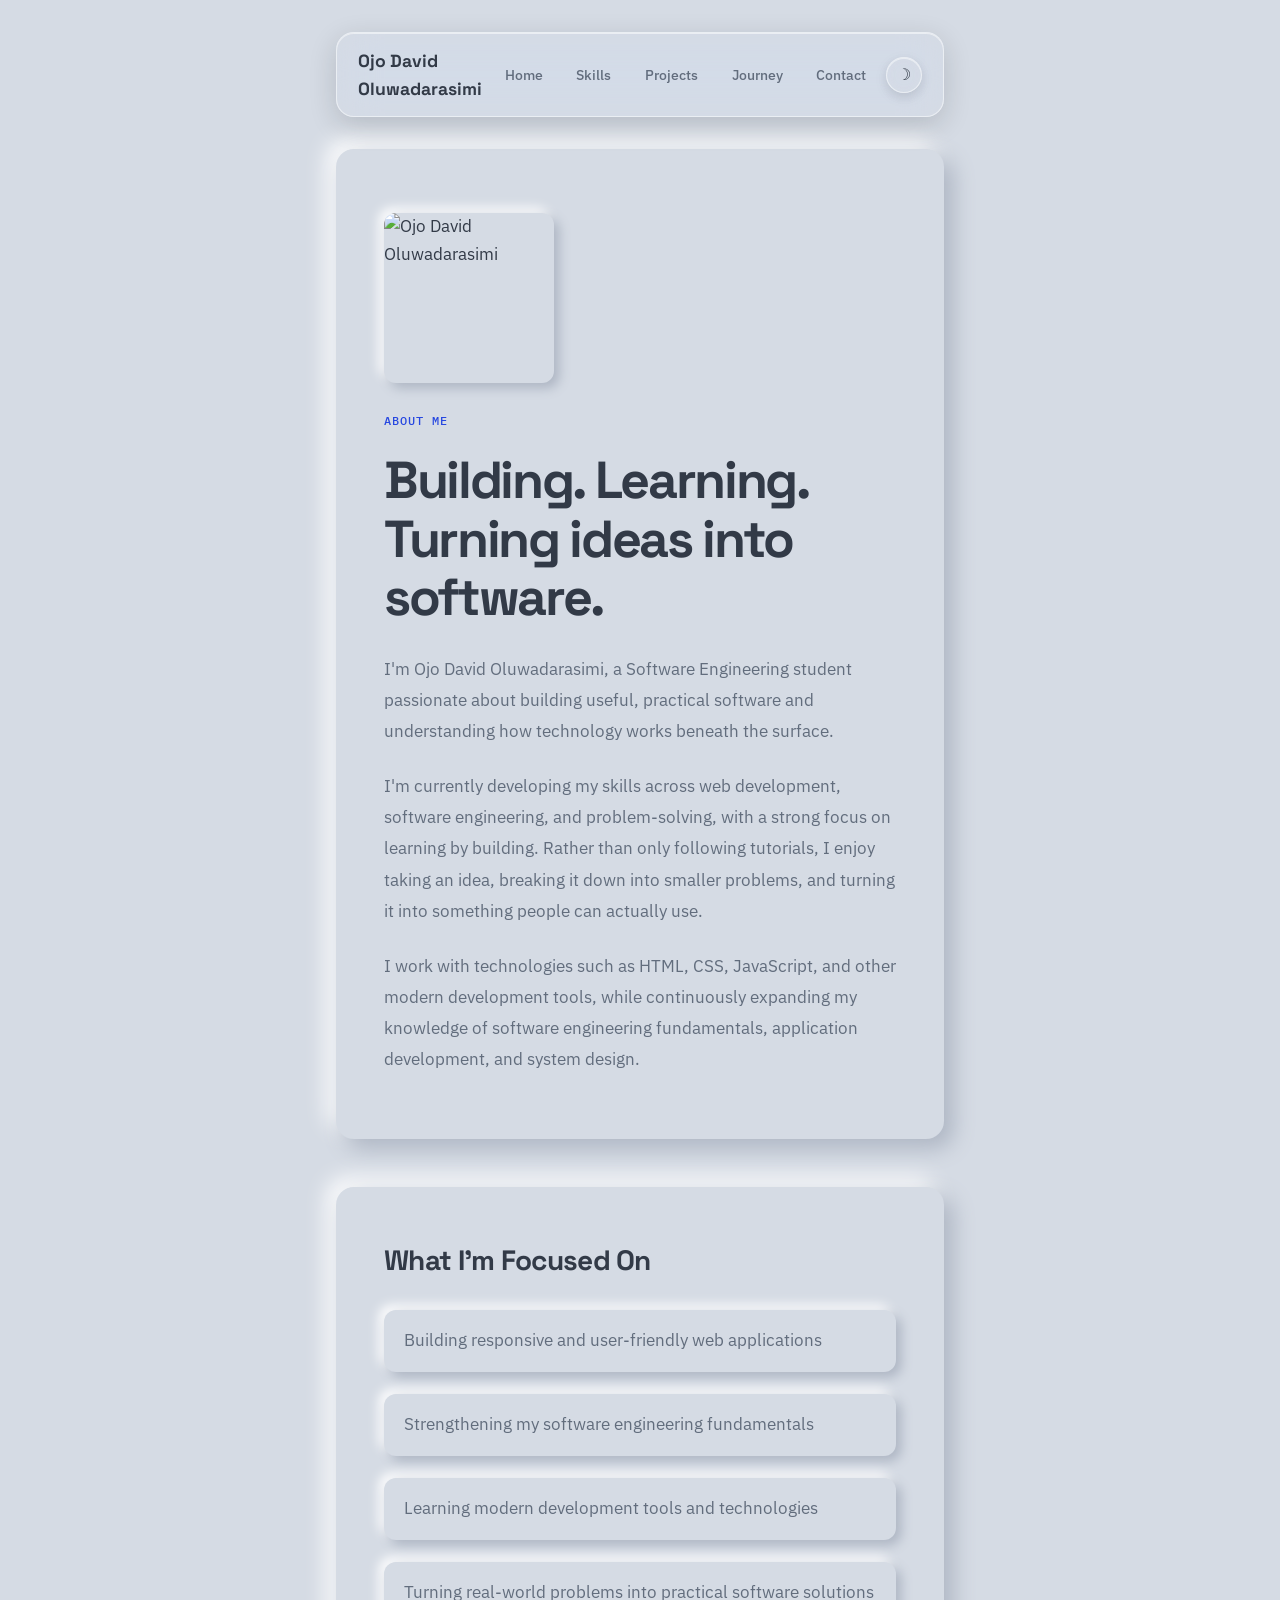
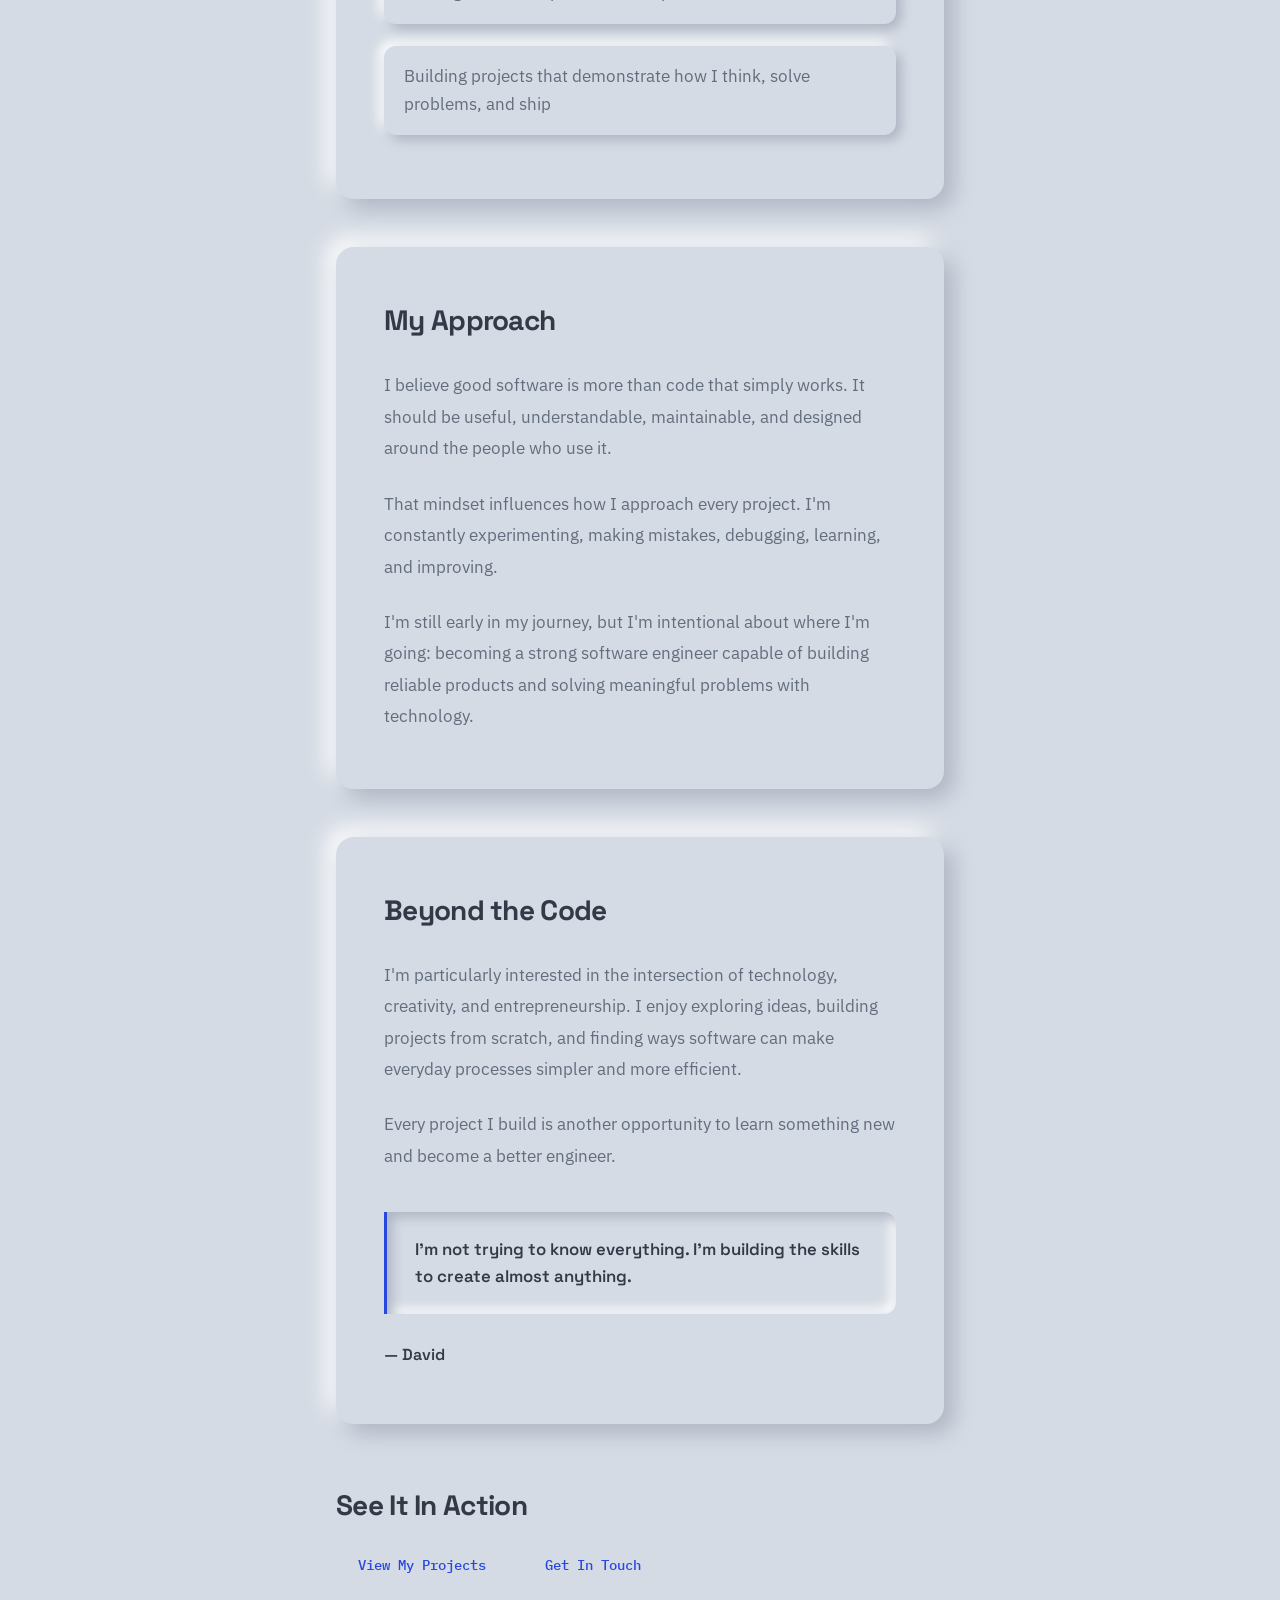
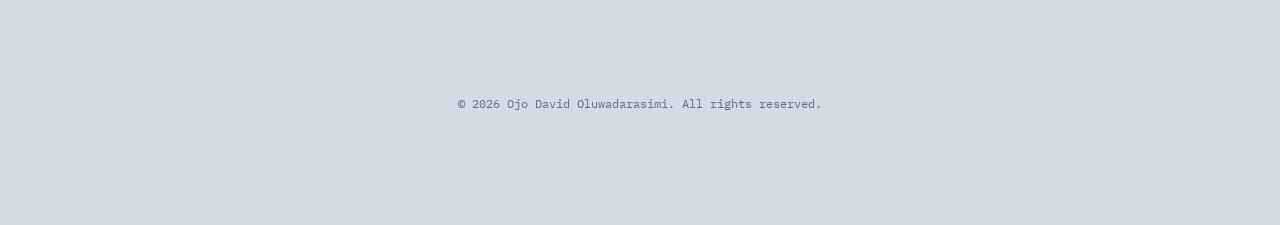
==== about.html @ 7226960f "Add files via upload" ====
<!DOCTYPE html>
<html lang="en">
<head>
    <meta charset="UTF-8">
    <meta name="viewport" content="width=device-width, initial-scale=1.0">
    <meta name="description" content="About Ojo David Oluwadarasimi, a Software Engineering student building practical software and learning by building real projects.">
    <title>About | Ojo David Oluwadarasimi</title>
    <link rel="stylesheet" href="style.css">
</head>
<body>

    <header class="site-header">
        <nav class="navbar">
            <a href="index.html#top" class="logo">Ojo<span> </span>David Oluwadarasimi</a>

            <button class="menu-toggle" id="menuToggle" type="button" aria-label="Open navigation menu" aria-expanded="false">
                <span></span>
                <span></span>
                <span></span>
            </button>

            <div class="nav-menu" id="navMenu">
                <a href="index.html#top" class="nav-link">Home</a>
                <a href="index.html#skills" class="nav-link">Skills</a>
                <a href="index.html#projects" class="nav-link">Projects</a>
                <a href="index.html#journey" class="nav-link">Journey</a>
                <a href="index.html#contact" class="nav-link">Contact</a>
                <button class="theme-toggle" id="themeToggle" type="button" aria-label="Toggle dark mode">
                    <span id="themeIcon">&#9789;</span>
                </button>
            </div>
        </nav>
    </header>

    <main>

        <section class="about-hero">
            <img src="profile.png" alt="Ojo David Oluwadarasimi" class="about-image">
            <p class="eyebrow">ABOUT ME</p>
            <h1>Building. Learning. Turning ideas into software.</h1>

            <div class="about-intro">
                <p>I'm Ojo David Oluwadarasimi, a Software Engineering student passionate about building useful, practical software and understanding how technology works beneath the surface.</p>

                <p>I'm currently developing my skills across web development, software engineering, and problem-solving, with a strong focus on learning by building. Rather than only following tutorials, I enjoy taking an idea, breaking it down into smaller problems, and turning it into something people can actually use.</p>

                <p>I work with technologies such as HTML, CSS, JavaScript, and other modern development tools, while continuously expanding my knowledge of software engineering fundamentals, application development, and system design.</p>
            </div>
        </section>

        <section class="about-section">
            <h2 class="section-heading">What I'm Focused On</h2>
            <ul class="focus-content">
                <li class="focus-item">Building responsive and user-friendly web applications</li>
                <li class="focus-item">Strengthening my software engineering fundamentals</li>
                <li class="focus-item">Learning modern development tools and technologies</li>
                <li class="focus-item">Turning real-world problems into practical software solutions</li>
                <li class="focus-item">Building projects that demonstrate how I think, solve problems, and ship</li>
            </ul>
        </section>

        <section class="about-section">
            <h2 class="section-heading">My Approach</h2>
            <div class="philosophy-text">
                <p>I believe good software is more than code that simply works. It should be useful, understandable, maintainable, and designed around the people who use it.</p>

                <p>That mindset influences how I approach every project. I'm constantly experimenting, making mistakes, debugging, learning, and improving.</p>

                <p>I'm still early in my journey, but I'm intentional about where I'm going: becoming a strong software engineer capable of building reliable products and solving meaningful problems with technology.</p>
            </div>
        </section>

        <section class="about-section">
            <h2 class="section-heading">Beyond the Code</h2>
            <div class="future-text">
                <p>I'm particularly interested in the intersection of technology, creativity, and entrepreneurship. I enjoy exploring ideas, building projects from scratch, and finding ways software can make everyday processes simpler and more efficient.</p>

                <p>Every project I build is another opportunity to learn something new and become a better engineer.</p>
            </div>

            <div class="personal-note">
                <p>I'm not trying to know everything. I'm building the skills to create almost anything.</p>
            </div>

            <p class="signature">— David</p>
        </section>

        <section class="about-cta">
            <h2 class="section-heading">See It In Action</h2>
            <div class="cta-buttons">
                <a href="index.html#projects" class="btn">View My Projects</a>
                <a href="index.html#contact" class="btn">Get In Touch</a>
            </div>
        </section>

    </main>

    <nav class="bottom-nav">
        <a href="index.html#top" class="bottom-nav-link" aria-label="Home">
            <svg viewBox="0 0 24 24" fill="none" stroke="currentColor" stroke-width="1.8" stroke-linecap="round" stroke-linejoin="round"><path d="M3 11l9-8 9 8"/><path d="M5 10v10h14V10"/></svg>
        </a>
        <a href="index.html#projects" class="bottom-nav-link" aria-label="Projects">
            <svg viewBox="0 0 24 24" fill="none" stroke="currentColor" stroke-width="1.8" stroke-linecap="round" stroke-linejoin="round"><rect x="3" y="7" width="18" height="13" rx="2"/><path d="M8 7V5a2 2 0 0 1 2-2h4a2 2 0 0 1 2 2v2"/></svg>
        </a>
        <a href="index.html#contact" class="bottom-nav-link bottom-nav-elevated" aria-label="Contact">
            <svg viewBox="0 0 24 24" fill="none" stroke="currentColor" stroke-width="1.8" stroke-linecap="round" stroke-linejoin="round"><rect x="3" y="5" width="18" height="14" rx="2"/><path d="M3 7l9 6 9-6"/></svg>
        </a>
        <a href="index.html#skills" class="bottom-nav-link" aria-label="Skills">
            <svg viewBox="0 0 24 24" fill="none" stroke="currentColor" stroke-width="1.8" stroke-linecap="round" stroke-linejoin="round"><path d="M13 2 4 14h6l-1 8 9-12h-6l1-8z"/></svg>
        </a>
        <a href="about.html" class="bottom-nav-link" aria-label="About">
            <svg viewBox="0 0 24 24" fill="none" stroke="currentColor" stroke-width="1.8" stroke-linecap="round" stroke-linejoin="round"><circle cx="12" cy="8" r="4"/><path d="M4 21c0-4 4-7 8-7s8 3 8 7"/></svg>
        </a>
    </nav>

    <footer>
        <p>&copy; 2026 Ojo David Oluwadarasimi. All rights reserved.</p>
    </footer>

    <script>
        const menuToggle = document.getElementById('menuToggle');
        const navMenu = document.getElementById('navMenu');

        menuToggle.addEventListener('click', () => {
            const isOpen = navMenu.classList.toggle('open');
            menuToggle.setAttribute('aria-expanded', isOpen);
        });

        navMenu.querySelectorAll('.nav-link').forEach(function (link) {
            link.addEventListener('click', () => {
                navMenu.classList.remove('open');
                menuToggle.setAttribute('aria-expanded', 'false');
            });
        });

        const themeToggle = document.getElementById('themeToggle');
        const themeIcon = document.getElementById('themeIcon');
        const root = document.documentElement;

        if (localStorage.getItem('theme') === 'dark') {
            root.setAttribute('data-theme', 'dark');
            themeIcon.textContent = '\u2600';
        }

        themeToggle.addEventListener('click', () => {
            const isDark = root.getAttribute('data-theme') === 'dark';
            if (isDark) {
                root.removeAttribute('data-theme');
                themeIcon.textContent = '\u263D';
                localStorage.setItem('theme', 'light');
            } else {
                root.setAttribute('data-theme', 'dark');
                themeIcon.textContent = '\u2600';
                localStorage.setItem('theme', 'dark');
            }
        });
    </script>

</body>
</html>
---- style.css ----
@import url('https://fonts.googleapis.com/css2?family=IBM+Plex+Mono:wght@400;500&family=IBM+Plex+Sans:wght@400;500;600&family=Space+Grotesk:wght@500;600;700&display=swap');


/* =========================
   ROOT VARIABLES
   ========================= */

:root {
  --paper: #d5dbe4;
  --ink: #323a47;
  --muted: #626d7d;
  --line: #c3c9d4;
  --accent: #2647E0;
  --accent-soft: #dbe3f6;

  --shadow-dark: #acb4c2;
  --shadow-light: #ffffff;
  --shadow-out: 5px 5px 12px var(--shadow-dark), -5px -5px 12px var(--shadow-light);
  --shadow-out-lg: 9px 9px 22px var(--shadow-dark), -9px -9px 22px var(--shadow-light);
  --shadow-in: inset 5px 5px 12px var(--shadow-dark), inset -5px -5px 12px var(--shadow-light);
  --shadow-in-sm: inset 3px 3px 7px var(--shadow-dark), inset -3px -3px 7px var(--shadow-light);

  --radius: 18px;
  --radius-sm: 12px;

  --glass-bg: rgba(213, 219, 228, 0.55);
  --glass-border: rgba(255, 255, 255, 0.5);
  --glass-highlight: rgba(255, 255, 255, 0.5);

  --space-1: 0.5rem;
  --space-2: 1rem;
  --space-3: 1.75rem;
  --space-4: 3rem;
}

:root[data-theme="dark"] {
  --paper: #16181f;
  --ink: #F3F1EA;
  --muted: #A8A296;
  --line: #2B2F38;
  --accent: #7C93FF;
  --accent-soft: #1E2740;

  --shadow-dark: #0e1015;
  --shadow-light: #1e212b;

  --glass-bg: rgba(22, 24, 31, 0.55);
  --glass-border: rgba(255, 255, 255, 0.08);
  --glass-highlight: rgba(255, 255, 255, 0.06);
}


/* =========================
   RESET
   ========================= */

* {
  box-sizing: border-box;
  margin: 0;
  padding: 0;
}

html {
  scroll-behavior: smooth;
}

body {
  background: var(--paper);
  color: var(--ink);
  font-family: "IBM Plex Sans", sans-serif;
  font-size: 17px;
  line-height: 1.6;
  max-width: 640px;
  margin: 0 auto;
  padding: 2rem 1rem 7rem;
  transition: background 0.3s, color 0.3s;
}


/* =========================
   TYPOGRAPHY
   ========================= */

h1,
h2,
h3 {
  font-family: "Space Grotesk", sans-serif;
  color: var(--ink);
  line-height: 1.2;
}

h1 {
  font-size: clamp(2rem, 7vw, 2.75rem);
  letter-spacing: -0.03em;
}

h2 {
  font-size: 1.5rem;
  margin: 3.5rem 0 1rem;
}

h3 {
  font-size: 1.1rem;
  margin-bottom: 0.75rem;
}

p,
ol,
ul {
  color: var(--muted);
}

ol,
ul {
  padding-left: 1.5rem;
  margin: 0.75rem 0 1.5rem;
}

li {
  margin-bottom: 0.5rem;
}

.eyebrow {
  color: var(--accent);
  font-family: "IBM Plex Mono", monospace;
  font-size: 0.78rem;
  font-weight: 500;
  letter-spacing: 0.08em;
  text-transform: uppercase;
  margin-bottom: 0.75rem;
}

a {
  color: var(--accent);
  text-decoration: none;
}

a:focus-visible {
  outline: 2px solid var(--accent);
  outline-offset: 4px;
}

.read-more {
  display: inline-block;
  font-family: "IBM Plex Mono", monospace;
  font-size: 0.85rem;
  font-weight: 500;
}


/* =========================
   NAVIGATION
   ========================= */

.site-header {
  position: sticky;
  top: 1rem;
  z-index: 100;
  margin-bottom: 2rem;
}

.navbar {
  display: flex;
  align-items: center;
  justify-content: space-between;
  position: relative;
  background: var(--glass-bg);
  -webkit-backdrop-filter: blur(20px) saturate(180%);
  backdrop-filter: blur(20px) saturate(180%);
  border: 1px solid var(--glass-border);
  border-radius: var(--radius);
  box-shadow:
    0 8px 28px rgba(20, 24, 33, 0.16),
    inset 0 1px 0 var(--glass-highlight);
  padding: 0.85rem 1.3rem;
}

@supports not ((backdrop-filter: blur(1px)) or (-webkit-backdrop-filter: blur(1px))) {
  .navbar,
  .nav-menu {
    background: var(--paper);
  }
}

.logo {
  font-family: "Space Grotesk", sans-serif;
  font-weight: 700;
  font-size: 1.1rem;
  color: var(--ink);
}

.logo span {
  color: var(--accent);
}

.nav-menu {
  display: flex;
  align-items: center;
  gap: 0.4rem;
}

.nav-link {
  font-size: 0.9rem;
  font-weight: 500;
  color: var(--muted);
  border-radius: var(--radius-sm);
  padding: 0.45rem 0.85rem;
  transition: color 0.2s, box-shadow 0.2s;
}

.nav-link:hover {
  color: var(--ink);
  background: rgba(255, 255, 255, 0.18);
}

.theme-toggle {
  background: var(--glass-bg);
  -webkit-backdrop-filter: blur(12px) saturate(180%);
  backdrop-filter: blur(12px) saturate(180%);
  border: 1px solid var(--glass-border);
  border-radius: 50%;
  box-shadow:
    0 4px 12px rgba(20, 24, 33, 0.14),
    inset 0 1px 0 var(--glass-highlight);
  color: var(--ink);
  cursor: pointer;
  width: 36px;
  height: 36px;
  font-size: 1rem;
  line-height: 1;
  transition: transform 0.15s;
}

.theme-toggle:active {
  transform: scale(0.92);
}

.menu-toggle {
  display: none;
  flex-direction: column;
  justify-content: center;
  gap: 5px;
  width: 42px;
  height: 42px;
  background: var(--glass-bg);
  -webkit-backdrop-filter: blur(12px) saturate(180%);
  backdrop-filter: blur(12px) saturate(180%);
  border: 1px solid var(--glass-border);
  border-radius: 50%;
  box-shadow:
    0 4px 12px rgba(20, 24, 33, 0.14),
    inset 0 1px 0 var(--glass-highlight);
  cursor: pointer;
  align-items: center;
  transition: transform 0.15s;
}

.menu-toggle:active {
  transform: scale(0.92);
}

.menu-toggle span {
  display: block;
  width: 16px;
  height: 2px;
  border-radius: 2px;
  background: var(--ink);
}

@media (max-width: 700px) {
  .menu-toggle {
    display: inline-flex;
  }

  .nav-menu {
    position: absolute;
    top: calc(100% + 0.75rem);
    left: 0;
    right: 0;
    flex-direction: column;
    align-items: stretch;
    gap: 0.25rem;
    background: var(--glass-bg);
    -webkit-backdrop-filter: blur(20px) saturate(180%);
    backdrop-filter: blur(20px) saturate(180%);
    border: 1px solid var(--glass-border);
    border-radius: var(--radius);
    box-shadow:
      0 12px 36px rgba(20, 24, 33, 0.2),
      inset 0 1px 0 var(--glass-highlight);
    padding: 1rem;
    display: none;
  }

  .nav-menu.open {
    display: flex;
  }

  .nav-link {
    text-align: center;
  }

  .theme-toggle {
    margin: 0.5rem auto 0;
  }
}


/* =========================
   MOBILE FLUID BOTTOM NAV
   ========================= */

.bottom-nav {
  display: none;
  position: fixed;
  left: 50%;
  bottom: 18px;
  transform: translateX(-50%);
  z-index: 1000;

  align-items: center;
  gap: 4px;

  width: max-content;
  max-width: calc(100% - 28px);
  padding: 6px;

  background: var(--glass-bg);
  -webkit-backdrop-filter: blur(20px) saturate(180%);
  backdrop-filter: blur(20px) saturate(180%);

  border: 1px solid var(--glass-border);
  border-radius: 999px;

  box-shadow:
    0 10px 30px rgba(20, 24, 33, 0.22),
    inset 0 1px 0 var(--glass-highlight);

  isolation: isolate;
}

/*
  The blue fluid circle moves horizontally
  according to the --fluid-transform value
  set by JavaScript.
*/

.bottom-nav::before {
  content: "";
  position: absolute;
  top: 6px;
  left: 6px;

  width: 44px;
  height: 44px;

  border-radius: 50%;
  background: var(--accent);

  transform: var(
    --fluid-transform,
    translateX(0)
  );

  transition:
    transform 0.45s cubic-bezier(0.22, 1, 0.36, 1);

  z-index: 0;
  pointer-events: none;
}

.bottom-nav-link {
  position: relative;
  z-index: 1;

  display: flex;
  align-items: center;
  justify-content: center;

  width: 44px;
  height: 44px;

  flex: 0 0 44px;
  border-radius: 50%;

  color: var(--muted);
  background: transparent;

  transition:
    color 0.25s ease,
    background 0.25s ease,
    transform 0.2s ease;
}

.bottom-nav-link svg {
  width: 22px;
  height: 22px;
}

.bottom-nav-link i {
  font-size: 1.1rem;
}

.bottom-nav-link:hover,
.bottom-nav-link:focus-visible {
  color: var(--ink);
  background: rgba(255, 255, 255, 0.18);
}

.bottom-nav-link.active {
  color: #ffffff;
}

.bottom-nav-link.active:hover,
.bottom-nav-link.active:focus-visible {
  color: #ffffff;
  background: transparent;
}

/*
  This removes the old permanently elevated
  center button styling so every navigation
  item can receive the moving blue circle.
*/

.bottom-nav-elevated {
  width: 44px;
  height: 44px;
  flex: 0 0 44px;

  transform: none;
  background: transparent;
  color: var(--muted);
  box-shadow: none;

  transition:
    color 0.25s ease,
    background 0.25s ease,
    transform 0.2s ease;
}

.bottom-nav-elevated svg {
  width: 22px;
  height: 22px;
}

.bottom-nav-elevated:hover,
.bottom-nav-elevated:focus-visible {
  color: var(--ink);
  background: rgba(255, 255, 255, 0.18);
  transform: none;
}

.bottom-nav-elevated.active,
.bottom-nav-elevated.active:hover,
.bottom-nav-elevated.active:focus-visible {
  color: #ffffff;
  background: transparent;
  transform: none;
}

@media (max-width: 700px) {
  .bottom-nav {
    display: flex;
  }
}

@media (min-width: 701px) {
  .bottom-nav {
    display: none;
  }
}


/* =========================
   HERO
   ========================= */

.hero {
  background: var(--paper);
  border-radius: var(--radius);
  box-shadow: var(--shadow-out-lg);
  padding: clamp(2rem, 5vw, 3rem);
  margin-bottom: 2.5rem;
}

.hero h1 {
  font-size: clamp(2rem, 7vw, 2.75rem);
  line-height: 1.15;
  margin: 0.5rem 0 1rem;
}

.hero-description {
  max-width: 34rem;
  font-size: 1.05rem;
}

.hero-actions {
  display: flex;
  flex-wrap: wrap;
  gap: 1rem;
  margin-top: 1.5rem;
}

.btn {
  display: inline-block;
  padding: 0.8rem 1.4rem;
  font-family: "IBM Plex Mono", monospace;
  font-size: 0.85rem;
  font-weight: 500;
  border-radius: var(--radius-sm);
  border: none;
  transition: box-shadow 0.2s, transform 0.1s;
}

.btn:active {
  box-shadow: var(--shadow-in-sm);
  transform: translateY(1px);
}

.btn-primary {
  background: var(--accent);
  color: #fff;
  box-shadow:
    5px 5px 12px var(--shadow-dark),
    -5px -5px 12px var(--shadow-light);
}

.btn-secondary {
  background: var(--paper);
  color: var(--ink);
  box-shadow: var(--shadow-out);
}


/* =========================
   SECTIONS
   ========================= */

.about-preview,
.skills,
.projects,
.journey,
.contact {
  background: var(--paper);
  border-radius: var(--radius);
  box-shadow: var(--shadow-out-lg);
  padding: clamp(2rem, 5vw, 2.75rem);
  margin-bottom: 2.5rem;
}

.about-preview h2,
.skills h2,
.projects h2,
.journey h2,
.contact h2 {
  margin-top: 0;
}

.about-list li,
.goals-list li {
  padding: 0.4rem 0;
}

.journey h3 {
  margin-top: 2rem;
}


/* =========================
   SKILLS GRID
   ========================= */

.skills-grid {
  display: grid;
  grid-template-columns: repeat(2, 1fr);
  gap: 1rem;
  margin-top: 1.5rem;
}

.skill-card {
  background: var(--paper);
  border-radius: var(--radius-sm);
  box-shadow: var(--shadow-out);
  padding: 1.1rem 1rem;
  text-align: center;
  transition: box-shadow 0.2s, color 0.2s;
}

.skill-card h3 {
  margin: 0;
  font-size: 0.95rem;
}

.skill-card:hover {
  box-shadow: var(--shadow-in);
  color: var(--accent);
}


/* =========================
   PROJECT CARDS
   ========================= */

.project-card {
  background: var(--paper);
  border-radius: var(--radius);
  box-shadow: var(--shadow-out);
  overflow: hidden;
  margin-top: 1.25rem;
  transition: box-shadow 0.2s, transform 0.2s;
}

.project-card:hover {
  box-shadow: var(--shadow-out-lg);
  transform: translateY(-3px);
}

.project-image {
  display: block;
  width: 100%;
  aspect-ratio: 16 / 9;
  object-fit: cover;
}

.project-card-content {
  padding: 1.5rem;
}

.project-number {
  display: inline-block;
  font-family: "IBM Plex Mono", monospace;
  font-size: 0.78rem;
  font-weight: 500;
  color: var(--accent);
  background: var(--paper);
  border-radius: 8px;
  box-shadow: var(--shadow-in-sm);
  padding: 0.25rem 0.65rem;
  margin-bottom: 0.75rem;
}

.project-card h3 {
  margin: 0 0 0.5rem;
}

.project-card p {
  margin: 0;
  font-size: 1.05rem;
  line-height: 1.7;
}


/* =========================
   CONTACT
   ========================= */

.contact-links {
  display: flex;
  flex-wrap: wrap;
  gap: 1rem;
  margin-top: 1rem;
}

.contact-links a {
  font-family: "IBM Plex Mono", monospace;
  font-size: 0.85rem;
  font-weight: 500;
  background: var(--paper);
  color: var(--ink);
  border-radius: var(--radius-sm);
  box-shadow: var(--shadow-out);
  padding: 0.7rem 1.2rem;
  transition: box-shadow 0.2s, color 0.2s;
}

.contact-links a:hover {
  box-shadow: var(--shadow-in-sm);
  color: var(--accent);
}


/* =========================
   FOOTER
   ========================= */

footer {
  margin-top: 3rem;
  padding-top: 1.5rem;
  color: var(--muted);
  font-family: "IBM Plex Mono", monospace;
  font-size: 0.75rem;
  text-align: center;
}


/* =========================
   ABOUT PAGE — BASE
   ========================= */

.about-section {
  background: var(--paper);
  border-radius: var(--radius);
  box-shadow: var(--shadow-out-lg);
}

.focus-content {
  display: flex;
  flex-direction: column;
}

.focus-item {
  background: var(--paper);
  border-radius: var(--radius-sm);
  box-shadow: var(--shadow-out);
}

.personal-note {
  border-radius: var(--radius-sm);
  background: var(--paper);
  box-shadow: var(--shadow-in);
}

.about-cta {
  margin-top: 0;
}


/* =========================
   RESPONSIVE
   ========================= */

@media (max-width: 480px) {
  body {
    font-size: 16px;
    padding: 1.25rem 0.75rem 6.5rem;
  }

  h1 {
    font-size: 2rem;
  }

  h2 {
    font-size: 1.35rem;
  }

  .skills-grid {
    grid-template-columns: 1fr;
  }
}

@media (prefers-reduced-motion: reduce) {
  html {
    scroll-behavior: auto;
  }

  *,
  *::before,
  *::after {
    transition: none !important;
  }
}


/* =========================
   PRINT — CLEAN CV OUTPUT
   ========================= */

@media print {
  body {
    background: #fff;
    max-width: 100%;
    padding: 0;
  }

  .site-header,
  .bottom-nav,
  .hero-actions,
  .theme-toggle,
  footer {
    display: none !important;
  }

  section {
    box-shadow: none;
    border: 1px solid #ddd;
    margin-bottom: 1rem;
    padding: 1.25rem;
    break-inside: avoid;
  }
}


/* =========================
   ABOUT PAGE — REFINED LAYOUT
   ========================= */

.about-hero {
  padding: clamp(2.5rem, 7vw, 4rem) clamp(1.5rem, 5vw, 3rem);
  margin-bottom: 3rem;
  text-align: left;
  background: var(--paper);
  border-radius: var(--radius);
  box-shadow: var(--shadow-out-lg);
}

.about-hero .eyebrow {
  margin-bottom: 1.25rem;
}

.about-hero h1 {
  max-width: 620px;
  margin: 0 0 1.75rem;
  font-size: clamp(2.2rem, 7vw, 3.25rem);
  line-height: 1.12;
  letter-spacing: -0.045em;
}

.about-intro {
  max-width: 570px;
  margin: 0;
  font-size: 1.05rem;
  line-height: 1.85;
}

.about-intro p {
  margin-bottom: 1.5rem;
}

.about-intro p:last-child {
  margin-bottom: 0;
}

.about-section {
  padding: clamp(2.5rem, 6vw, 3.5rem) clamp(1.5rem, 5vw, 3rem);
  margin-bottom: 3rem;
}

.section-heading {
  margin: 0 0 2rem;
  font-size: clamp(1.45rem, 4vw, 1.75rem);
  line-height: 1.25;
  letter-spacing: -0.025em;
}

.focus-content {
  max-width: 570px;
  margin: 0;
  padding: 0;
  list-style: none;
  gap: 0.85rem;
}

.focus-item {
  padding: 1.1rem 1.25rem;
  line-height: 1.6;
  color: var(--muted);
}

.philosophy-text,
.future-text {
  max-width: 570px;
}

.philosophy-text p,
.future-text p {
  margin-bottom: 1.5rem;
  line-height: 1.85;
}

.philosophy-text p:last-child,
.future-text p:last-child {
  margin-bottom: 0;
}

.personal-note {
  max-width: 570px;
  margin-top: 2.5rem;
  padding: 1.5rem 1.75rem;
  border-left: 3px solid var(--accent);
  border-radius: 0 var(--radius-sm) var(--radius-sm) 0;
}

.personal-note p {
  color: var(--ink);
  font-family: "Space Grotesk", sans-serif;
  font-size: 1.05rem;
  font-weight: 600;
  line-height: 1.6;
}

.signature {
  margin-top: 1.75rem;
  font-size: 1rem;
  color: var(--ink);
  font-family: "Space Grotesk", sans-serif;
  font-weight: 600;
}

.about-cta {
  padding: 1rem 0 2rem;
  margin-bottom: 2rem;
}

.about-cta .section-heading {
  margin-bottom: 1.25rem;
}

.cta-buttons {
  display: flex;
  flex-wrap: wrap;
  gap: 0.85rem;
  margin-top: 1.25rem;
}

.cta-buttons .btn {
  text-align: center;
}

.about-image {
  display: block;
  width: 170px;
  height: 170px;
  object-fit: cover;
  margin: 0 0 1.75rem;
  border-radius: var(--radius-sm);
  box-shadow: var(--shadow-out);
}


/* =========================
   MOBILE REFINEMENT
   ========================= */

@media (max-width: 600px) {
  .about-hero {
    padding: 2.25rem 1.5rem;
    margin-bottom: 2rem;
  }

  .about-hero h1 {
    font-size: clamp(2rem, 9vw, 2.6rem);
    margin-bottom: 1.5rem;
  }

  .about-intro {
    font-size: 1rem;
    line-height: 1.8;
  }

  .about-intro p {
    margin-bottom: 1.35rem;
  }

  .about-section {
    padding: 2.25rem 1.5rem;
    margin-bottom: 2rem;
  }

  .section-heading {
    margin-bottom: 1.5rem;
  }

  .philosophy-text p,
  .future-text p {
    line-height: 1.8;
    margin-bottom: 1.35rem;
  }

  .personal-note {
    margin-top: 2rem;
    padding: 1.25rem 1.35rem;
  }

  .about-cta {
    padding: 0.5rem 0 1.5rem;
  }

  .about-image {
    width: 180px;
    height: 200px;
  }
}


/* =========================
   EXTRA SMALL SCREENS
   ========================= */

@media (max-width: 400px) {
  .about-hero,
  .about-section {
    padding-left: 1.25rem;
    padding-right: 1.25rem;
  }

  .about-hero h1 {
    font-size: 2rem;
  }

  .about-intro,
  .philosophy-text,
  .future-text,
  .focus-content,
  .personal-note {
    max-width: 100%;
  }
}
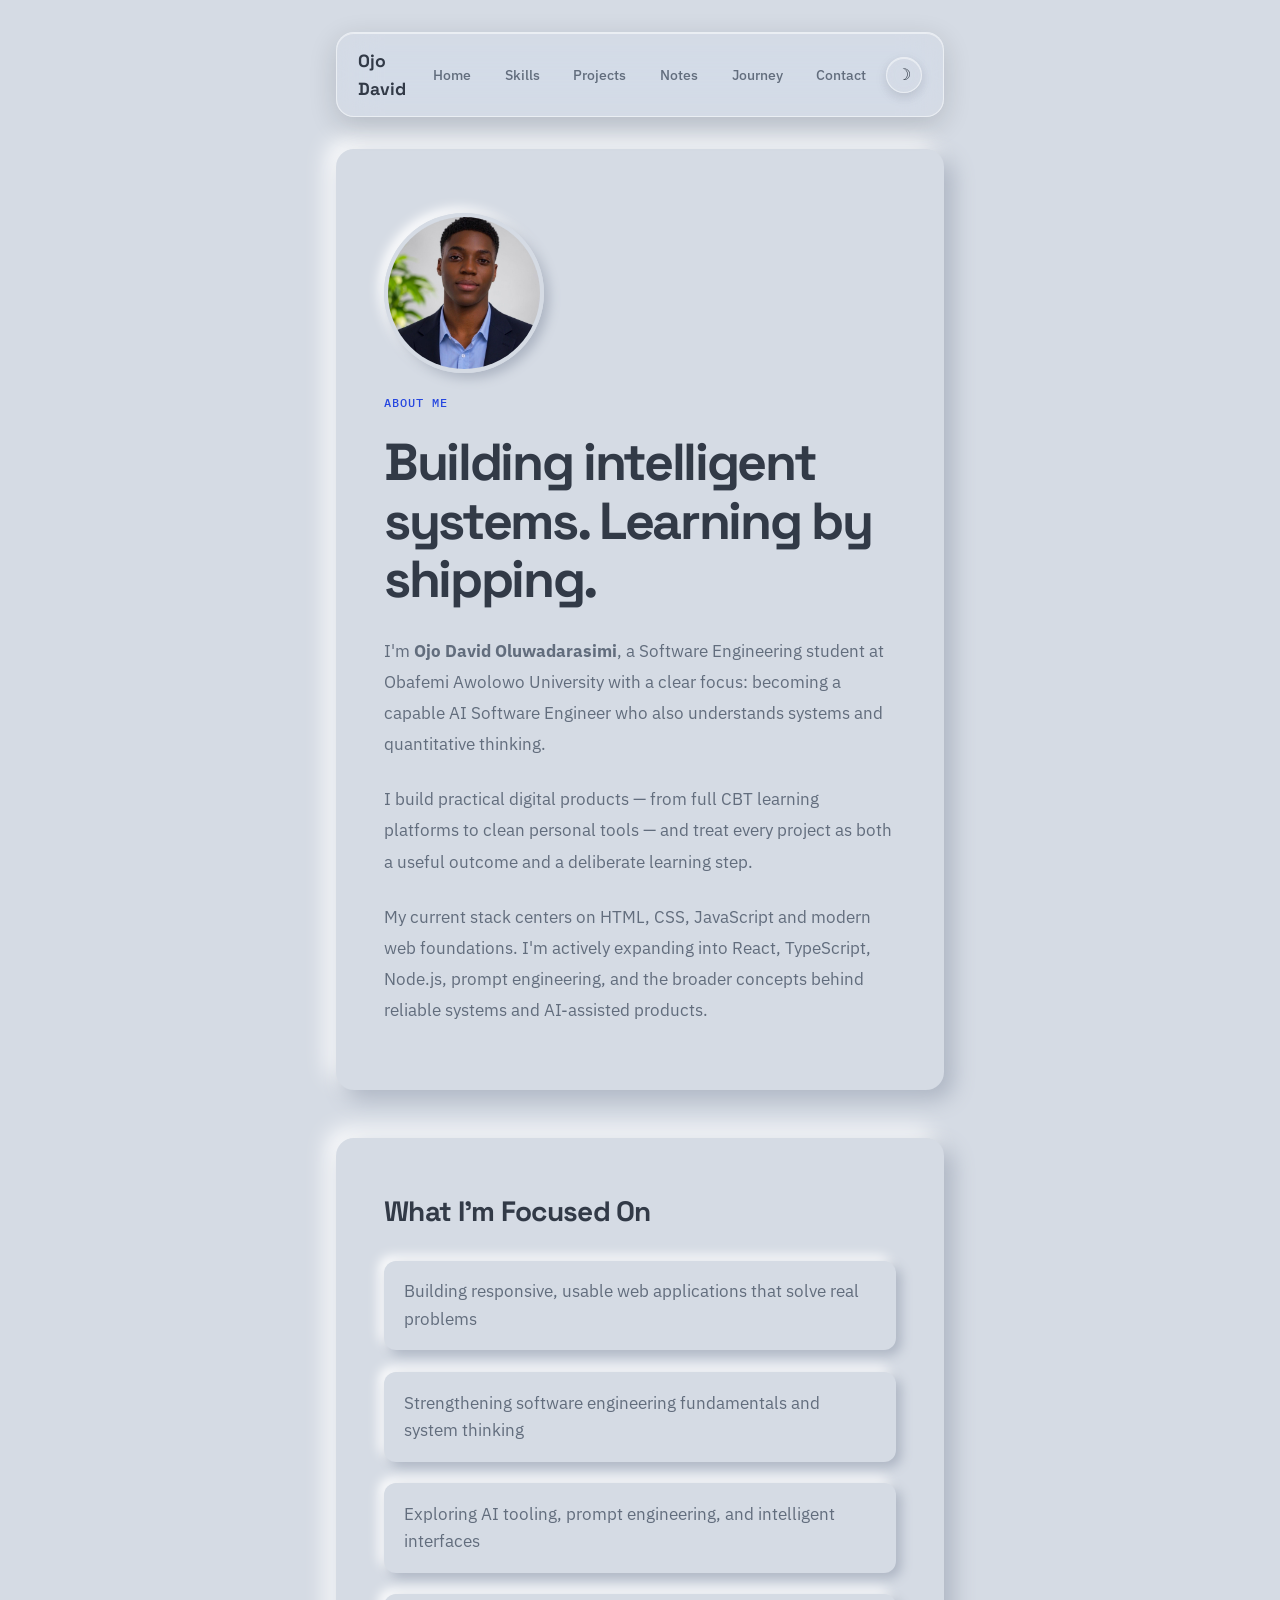
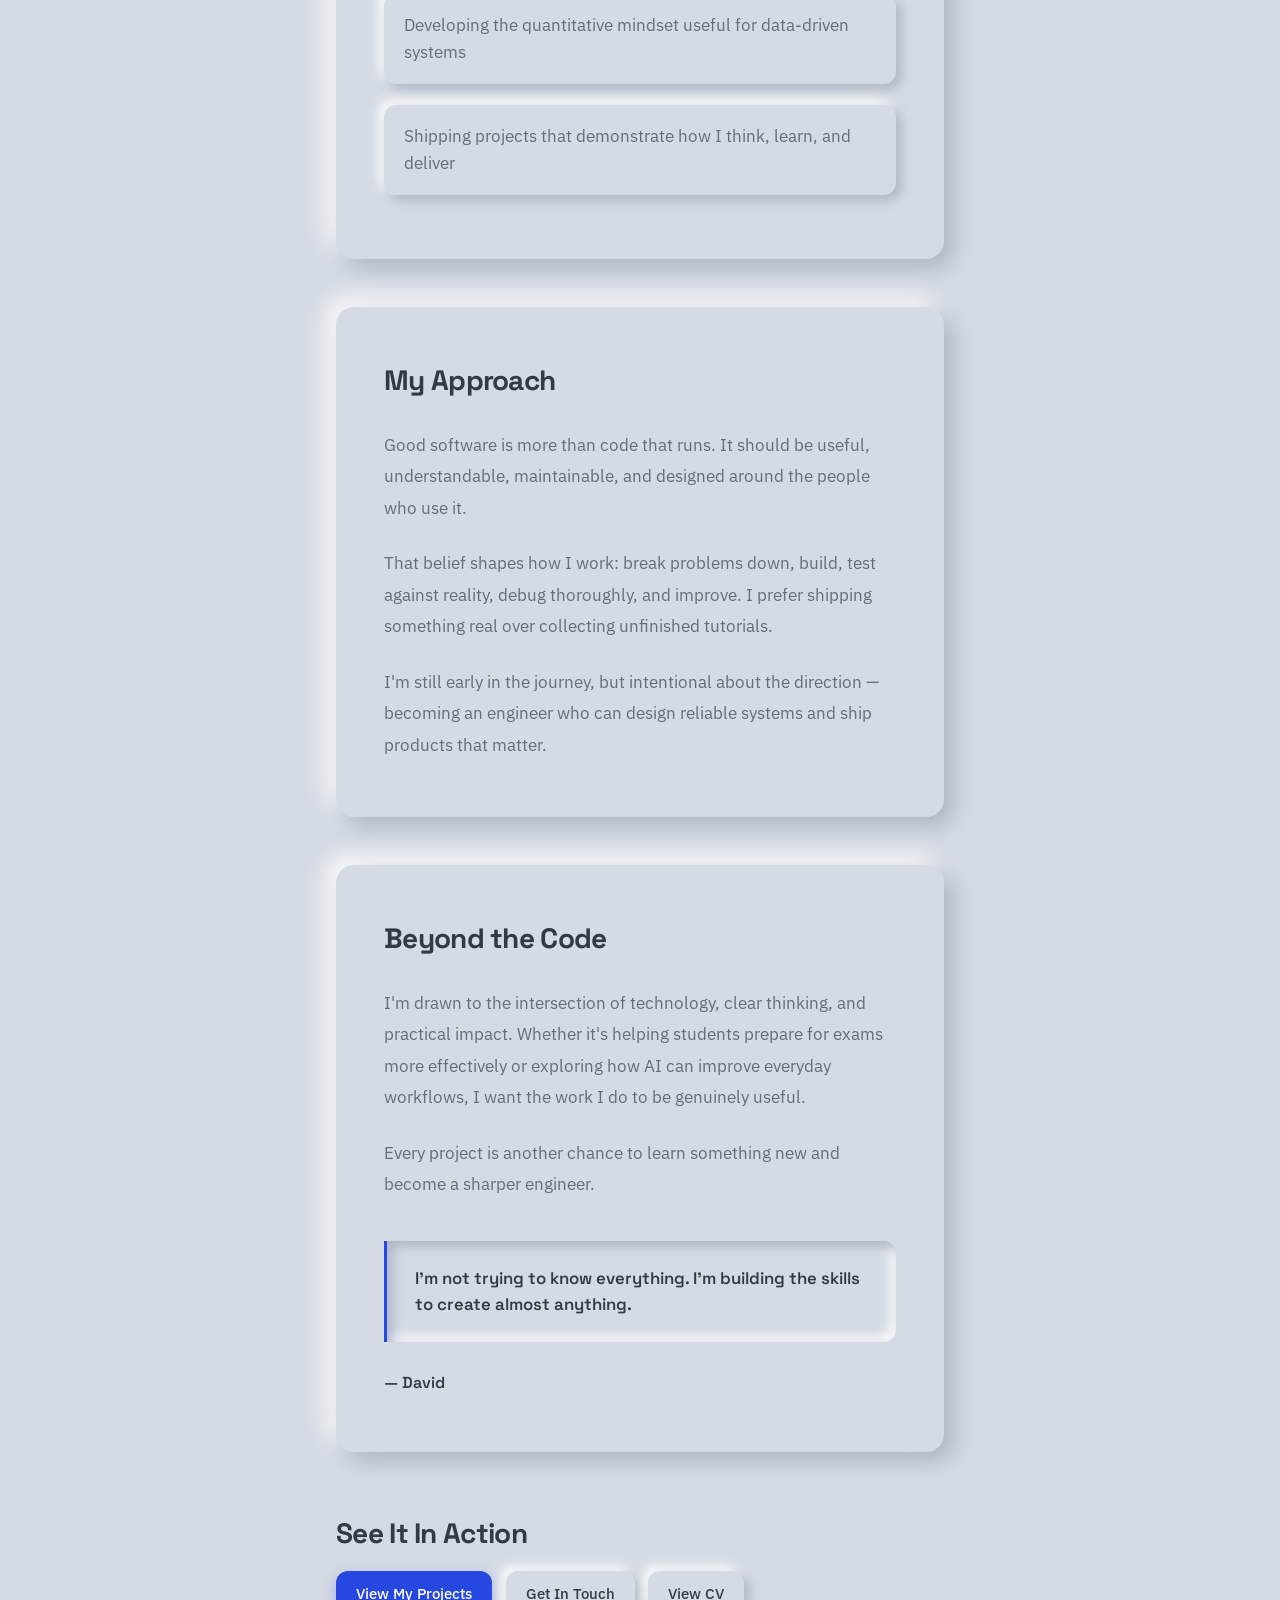
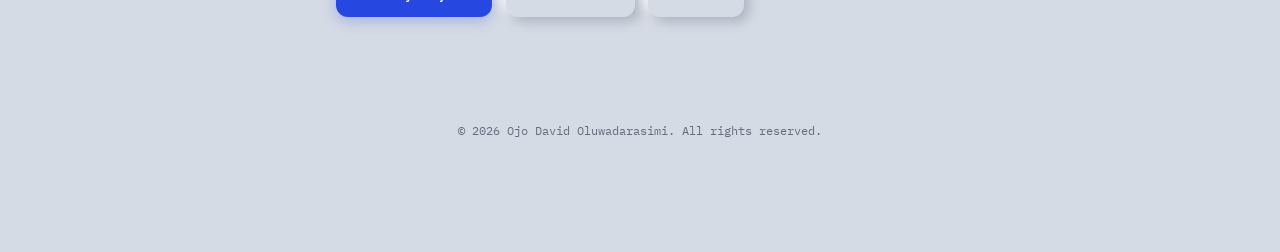
==== commit 991f0b92: "Initial commit via Netlify [skip ci]" ====
--- a/about.html
+++ b/about.html
@@ -3,15 +3,15 @@
 <head>
     <meta charset="UTF-8">
     <meta name="viewport" content="width=device-width, initial-scale=1.0">
-    <meta name="description" content="About Ojo David Oluwadarasimi, a Software Engineering student building practical software and learning by building real projects.">
+    <meta name="description" content="About Ojo David Oluwadarasimi — Aspiring AI Software Engineer, Systems Engineer and Quant Developer building practical software.">
     <title>About | Ojo David Oluwadarasimi</title>
     <link rel="stylesheet" href="style.css">
+    <link rel="icon" href="profile.png" type="image/png">
 </head>
 <body>
-
     <header class="site-header">
         <nav class="navbar">
-            <a href="index.html#top" class="logo">Ojo<span> </span>David Oluwadarasimi</a>
+            <a href="index.html#top" class="logo">Ojo<span> </span>David</a>
 
             <button class="menu-toggle" id="menuToggle" type="button" aria-label="Open navigation menu" aria-expanded="false">
                 <span></span>
@@ -23,6 +23,7 @@
                 <a href="index.html#top" class="nav-link">Home</a>
                 <a href="index.html#skills" class="nav-link">Skills</a>
                 <a href="index.html#projects" class="nav-link">Projects</a>
+                <a href="index.html#notes" class="nav-link">Notes</a>
                 <a href="index.html#journey" class="nav-link">Journey</a>
                 <a href="index.html#contact" class="nav-link">Contact</a>
                 <button class="theme-toggle" id="themeToggle" type="button" aria-label="Toggle dark mode">
@@ -33,49 +34,68 @@
     </header>
 
     <main>
-
         <section class="about-hero">
             <img src="profile.png" alt="Ojo David Oluwadarasimi" class="about-image">
             <p class="eyebrow">ABOUT ME</p>
-            <h1>Building. Learning. Turning ideas into software.</h1>
+            <h1>Building intelligent systems. Learning by shipping.</h1>
 
             <div class="about-intro">
-                <p>I'm Ojo David Oluwadarasimi, a Software Engineering student passionate about building useful, practical software and understanding how technology works beneath the surface.</p>
-
-                <p>I'm currently developing my skills across web development, software engineering, and problem-solving, with a strong focus on learning by building. Rather than only following tutorials, I enjoy taking an idea, breaking it down into smaller problems, and turning it into something people can actually use.</p>
-
-                <p>I work with technologies such as HTML, CSS, JavaScript, and other modern development tools, while continuously expanding my knowledge of software engineering fundamentals, application development, and system design.</p>
+                <p>
+                    I'm <strong>Ojo David Oluwadarasimi</strong>, a Software Engineering student at Obafemi Awolowo University
+                    with a clear focus: becoming a capable AI Software Engineer who also understands systems and quantitative thinking.
+                </p>
+                <p>
+                    I build practical digital products — from full CBT learning platforms to clean personal tools —
+                    and treat every project as both a useful outcome and a deliberate learning step.
+                </p>
+                <p>
+                    My current stack centers on HTML, CSS, JavaScript and modern web foundations.
+                    I'm actively expanding into React, TypeScript, Node.js, prompt engineering, and the broader
+                    concepts behind reliable systems and AI-assisted products.
+                </p>
             </div>
         </section>
 
         <section class="about-section">
             <h2 class="section-heading">What I'm Focused On</h2>
             <ul class="focus-content">
-                <li class="focus-item">Building responsive and user-friendly web applications</li>
-                <li class="focus-item">Strengthening my software engineering fundamentals</li>
-                <li class="focus-item">Learning modern development tools and technologies</li>
-                <li class="focus-item">Turning real-world problems into practical software solutions</li>
-                <li class="focus-item">Building projects that demonstrate how I think, solve problems, and ship</li>
+                <li class="focus-item">Building responsive, usable web applications that solve real problems</li>
+                <li class="focus-item">Strengthening software engineering fundamentals and system thinking</li>
+                <li class="focus-item">Exploring AI tooling, prompt engineering, and intelligent interfaces</li>
+                <li class="focus-item">Developing the quantitative mindset useful for data-driven systems</li>
+                <li class="focus-item">Shipping projects that demonstrate how I think, learn, and deliver</li>
             </ul>
         </section>
 
         <section class="about-section">
             <h2 class="section-heading">My Approach</h2>
             <div class="philosophy-text">
-                <p>I believe good software is more than code that simply works. It should be useful, understandable, maintainable, and designed around the people who use it.</p>
-
-                <p>That mindset influences how I approach every project. I'm constantly experimenting, making mistakes, debugging, learning, and improving.</p>
-
-                <p>I'm still early in my journey, but I'm intentional about where I'm going: becoming a strong software engineer capable of building reliable products and solving meaningful problems with technology.</p>
+                <p>
+                    Good software is more than code that runs. It should be useful, understandable,
+                    maintainable, and designed around the people who use it.
+                </p>
+                <p>
+                    That belief shapes how I work: break problems down, build, test against reality,
+                    debug thoroughly, and improve. I prefer shipping something real over collecting unfinished tutorials.
+                </p>
+                <p>
+                    I'm still early in the journey, but intentional about the direction —
+                    becoming an engineer who can design reliable systems and ship products that matter.
+                </p>
             </div>
         </section>
 
         <section class="about-section">
             <h2 class="section-heading">Beyond the Code</h2>
             <div class="future-text">
-                <p>I'm particularly interested in the intersection of technology, creativity, and entrepreneurship. I enjoy exploring ideas, building projects from scratch, and finding ways software can make everyday processes simpler and more efficient.</p>
-
-                <p>Every project I build is another opportunity to learn something new and become a better engineer.</p>
+                <p>
+                    I'm drawn to the intersection of technology, clear thinking, and practical impact.
+                    Whether it's helping students prepare for exams more effectively or exploring how AI
+                    can improve everyday workflows, I want the work I do to be genuinely useful.
+                </p>
+                <p>
+                    Every project is another chance to learn something new and become a sharper engineer.
+                </p>
             </div>
 
             <div class="personal-note">
@@ -88,11 +108,11 @@
         <section class="about-cta">
             <h2 class="section-heading">See It In Action</h2>
             <div class="cta-buttons">
-                <a href="index.html#projects" class="btn">View My Projects</a>
-                <a href="index.html#contact" class="btn">Get In Touch</a>
+                <a href="index.html#projects" class="btn btn-primary">View My Projects</a>
+                <a href="index.html#contact" class="btn btn-secondary">Get In Touch</a>
+                <a href="cv.html" class="btn btn-secondary">View CV</a>
             </div>
         </section>
-
     </main>
 
     <nav class="bottom-nav">
@@ -108,7 +128,7 @@
         <a href="index.html#skills" class="bottom-nav-link" aria-label="Skills">
             <svg viewBox="0 0 24 24" fill="none" stroke="currentColor" stroke-width="1.8" stroke-linecap="round" stroke-linejoin="round"><path d="M13 2 4 14h6l-1 8 9-12h-6l1-8z"/></svg>
         </a>
-        <a href="about.html" class="bottom-nav-link" aria-label="About">
+        <a href="about.html" class="bottom-nav-link active" aria-label="About">
             <svg viewBox="0 0 24 24" fill="none" stroke="currentColor" stroke-width="1.8" stroke-linecap="round" stroke-linejoin="round"><circle cx="12" cy="8" r="4"/><path d="M4 21c0-4 4-7 8-7s8 3 8 7"/></svg>
         </a>
     </nav>
@@ -117,44 +137,6 @@
         <p>&copy; 2026 Ojo David Oluwadarasimi. All rights reserved.</p>
     </footer>
 
-    <script>
-        const menuToggle = document.getElementById('menuToggle');
-        const navMenu = document.getElementById('navMenu');
-
-        menuToggle.addEventListener('click', () => {
-            const isOpen = navMenu.classList.toggle('open');
-            menuToggle.setAttribute('aria-expanded', isOpen);
-        });
-
-        navMenu.querySelectorAll('.nav-link').forEach(function (link) {
-            link.addEventListener('click', () => {
-                navMenu.classList.remove('open');
-                menuToggle.setAttribute('aria-expanded', 'false');
-            });
-        });
-
-        const themeToggle = document.getElementById('themeToggle');
-        const themeIcon = document.getElementById('themeIcon');
-        const root = document.documentElement;
-
-        if (localStorage.getItem('theme') === 'dark') {
-            root.setAttribute('data-theme', 'dark');
-            themeIcon.textContent = '\u2600';
-        }
-
-        themeToggle.addEventListener('click', () => {
-            const isDark = root.getAttribute('data-theme') === 'dark';
-            if (isDark) {
-                root.removeAttribute('data-theme');
-                themeIcon.textContent = '\u263D';
-                localStorage.setItem('theme', 'light');
-            } else {
-                root.setAttribute('data-theme', 'dark');
-                themeIcon.textContent = '\u2600';
-                localStorage.setItem('theme', 'dark');
-            }
-        });
-    </script>
-
+    <script src="script.js"></script>
 </body>
 </html>
--- a/style.css
+++ b/style.css
@@ -1005,4 +1005,339 @@
   .personal-note {
     max-width: 100%;
   }
-}+}
+
+/* =========================
+   HERO PHOTO
+   ========================= */
+
+.hero-photo-wrap {
+  margin-bottom: 1.5rem;
+}
+
+.hero-photo {
+  width: 110px;
+  height: 110px;
+  border-radius: 50%;
+  object-fit: cover;
+  box-shadow: var(--shadow-out);
+  border: 3px solid var(--paper);
+  display: block;
+}
+
+
+/* =========================
+   PROJECT CARDS (ENHANCED)
+   ========================= */
+
+.project-card {
+  background: var(--paper);
+  border-radius: var(--radius);
+  box-shadow: var(--shadow-out);
+  margin-bottom: 1.75rem;
+  overflow: hidden;
+  transition: transform 0.2s ease, box-shadow 0.2s ease;
+}
+
+.project-card:hover {
+  transform: translateY(-3px);
+}
+
+.project-image-wrap {
+  width: 100%;
+  aspect-ratio: 16 / 9;
+  overflow: hidden;
+  background: var(--line);
+}
+
+.project-image {
+  width: 100%;
+  height: 100%;
+  object-fit: cover;
+  display: block;
+}
+
+.project-card-content {
+  padding: 1.35rem 1.4rem 1.5rem;
+}
+
+.project-number {
+  font-family: "IBM Plex Mono", monospace;
+  font-size: 0.75rem;
+  font-weight: 500;
+  color: var(--accent);
+  letter-spacing: 0.06em;
+  display: block;
+  margin-bottom: 0.6rem;
+}
+
+.project-tags {
+  display: flex;
+  flex-wrap: wrap;
+  gap: 0.4rem;
+  margin-bottom: 0.75rem;
+}
+
+.tag {
+  font-family: "IBM Plex Mono", monospace;
+  font-size: 0.68rem;
+  font-weight: 500;
+  letter-spacing: 0.03em;
+  padding: 0.25rem 0.55rem;
+  border-radius: 999px;
+  background: var(--accent-soft);
+  color: var(--accent);
+}
+
+.project-card h3 {
+  margin-bottom: 0.5rem;
+}
+
+.project-card p {
+  font-size: 0.95rem;
+  margin-bottom: 1.1rem;
+  color: var(--muted);
+}
+
+.project-links {
+  display: flex;
+  flex-wrap: wrap;
+  gap: 0.6rem;
+  align-items: center;
+}
+
+.btn-sm {
+  padding: 0.45rem 0.95rem;
+  font-size: 0.85rem;
+}
+
+.status-badge {
+  font-family: "IBM Plex Mono", monospace;
+  font-size: 0.75rem;
+  color: var(--muted);
+  background: var(--accent-soft);
+  padding: 0.35rem 0.7rem;
+  border-radius: 999px;
+}
+
+
+/* =========================
+   BUTTONS (SHARED)
+   ========================= */
+
+.btn {
+  display: inline-flex;
+  align-items: center;
+  justify-content: center;
+  font-family: "IBM Plex Sans", sans-serif;
+  font-weight: 500;
+  font-size: 0.92rem;
+  padding: 0.7rem 1.25rem;
+  border-radius: var(--radius-sm);
+  border: none;
+  cursor: pointer;
+  text-decoration: none;
+  transition: transform 0.15s, box-shadow 0.15s;
+}
+
+.btn:active {
+  transform: scale(0.97);
+}
+
+.btn-primary {
+  background: var(--accent);
+  color: #fff;
+  box-shadow: 0 4px 14px rgba(38, 71, 224, 0.28);
+}
+
+.btn-primary:hover {
+  box-shadow: 0 6px 18px rgba(38, 71, 224, 0.38);
+}
+
+.btn-secondary {
+  background: var(--paper);
+  color: var(--ink);
+  box-shadow: var(--shadow-out);
+}
+
+.btn-secondary:hover {
+  box-shadow: var(--shadow-out-lg);
+}
+
+:root[data-theme="dark"] .btn-primary {
+  box-shadow: 0 4px 14px rgba(124, 147, 255, 0.25);
+}
+
+
+/* =========================
+   ABOUT IMAGE TWEAK
+   ========================= */
+
+.about-image {
+  width: 160px;
+  height: 160px;
+  border-radius: 50%;
+  object-fit: cover;
+  box-shadow: var(--shadow-out);
+  border: 4px solid var(--paper);
+  margin-bottom: 1.25rem;
+  display: block;
+}
+
+
+/* =========================
+   SKILL ICONS
+   ========================= */
+
+.skill-card {
+  display: flex;
+  flex-direction: column;
+  align-items: center;
+  text-align: center;
+  gap: 0.65rem;
+  padding: 1.15rem 0.75rem;
+}
+
+.skill-icon {
+  width: 40px;
+  height: 40px;
+  display: flex;
+  align-items: center;
+  justify-content: center;
+  color: var(--accent);
+  background: var(--accent-soft);
+  border-radius: 12px;
+  flex-shrink: 0;
+}
+
+.skill-icon svg {
+  width: 22px;
+  height: 22px;
+}
+
+.skill-card h3 {
+  margin: 0;
+  font-size: 0.92rem;
+  font-weight: 500;
+}
+
+
+/* =========================
+   NOTES / BLOG SECTION
+   ========================= */
+
+.notes {
+  margin-top: 1rem;
+}
+
+.section-intro {
+  margin-bottom: 1.75rem;
+  color: var(--muted);
+}
+
+.note-card {
+  background: var(--paper);
+  border-radius: var(--radius);
+  box-shadow: var(--shadow-out);
+  padding: 1.35rem 1.4rem 1.5rem;
+  margin-bottom: 1.25rem;
+  transition: transform 0.2s ease;
+}
+
+.note-card:hover {
+  transform: translateY(-2px);
+}
+
+.note-meta {
+  display: flex;
+  align-items: center;
+  gap: 0.75rem;
+  margin-bottom: 0.6rem;
+  font-size: 0.8rem;
+}
+
+.note-meta time {
+  font-family: "IBM Plex Mono", monospace;
+  color: var(--muted);
+}
+
+.note-tag {
+  font-family: "IBM Plex Mono", monospace;
+  font-size: 0.7rem;
+  font-weight: 500;
+  letter-spacing: 0.03em;
+  padding: 0.2rem 0.55rem;
+  border-radius: 999px;
+  background: var(--accent-soft);
+  color: var(--accent);
+}
+
+.note-card h3 {
+  font-size: 1.1rem;
+  margin-bottom: 0.5rem;
+}
+
+.note-card p {
+  font-size: 0.95rem;
+  color: var(--muted);
+  margin: 0;
+}
+
+
+/* =========================
+   CONTACT FORM
+   ========================= */
+
+.contact-form {
+  margin: 1.75rem 0 2rem;
+  display: flex;
+  flex-direction: column;
+  gap: 1.1rem;
+}
+
+.form-group {
+  display: flex;
+  flex-direction: column;
+  gap: 0.4rem;
+}
+
+.form-group label {
+  font-size: 0.85rem;
+  font-weight: 500;
+  color: var(--ink);
+}
+
+.form-group input,
+.form-group textarea {
+  font-family: "IBM Plex Sans", sans-serif;
+  font-size: 1rem;
+  padding: 0.75rem 1rem;
+  border: none;
+  border-radius: var(--radius-sm);
+  background: var(--paper);
+  color: var(--ink);
+  box-shadow: var(--shadow-in);
+  transition: box-shadow 0.2s;
+  outline: none;
+}
+
+.form-group input:focus,
+.form-group textarea:focus {
+  box-shadow: var(--shadow-in), 0 0 0 2px var(--accent);
+}
+
+.form-group textarea {
+  resize: vertical;
+  min-height: 120px;
+}
+
+.form-submit {
+  align-self: flex-start;
+  margin-top: 0.25rem;
+}
+
+.form-note {
+  font-size: 0.8rem;
+  color: var(--muted);
+  margin: 0;
+}
